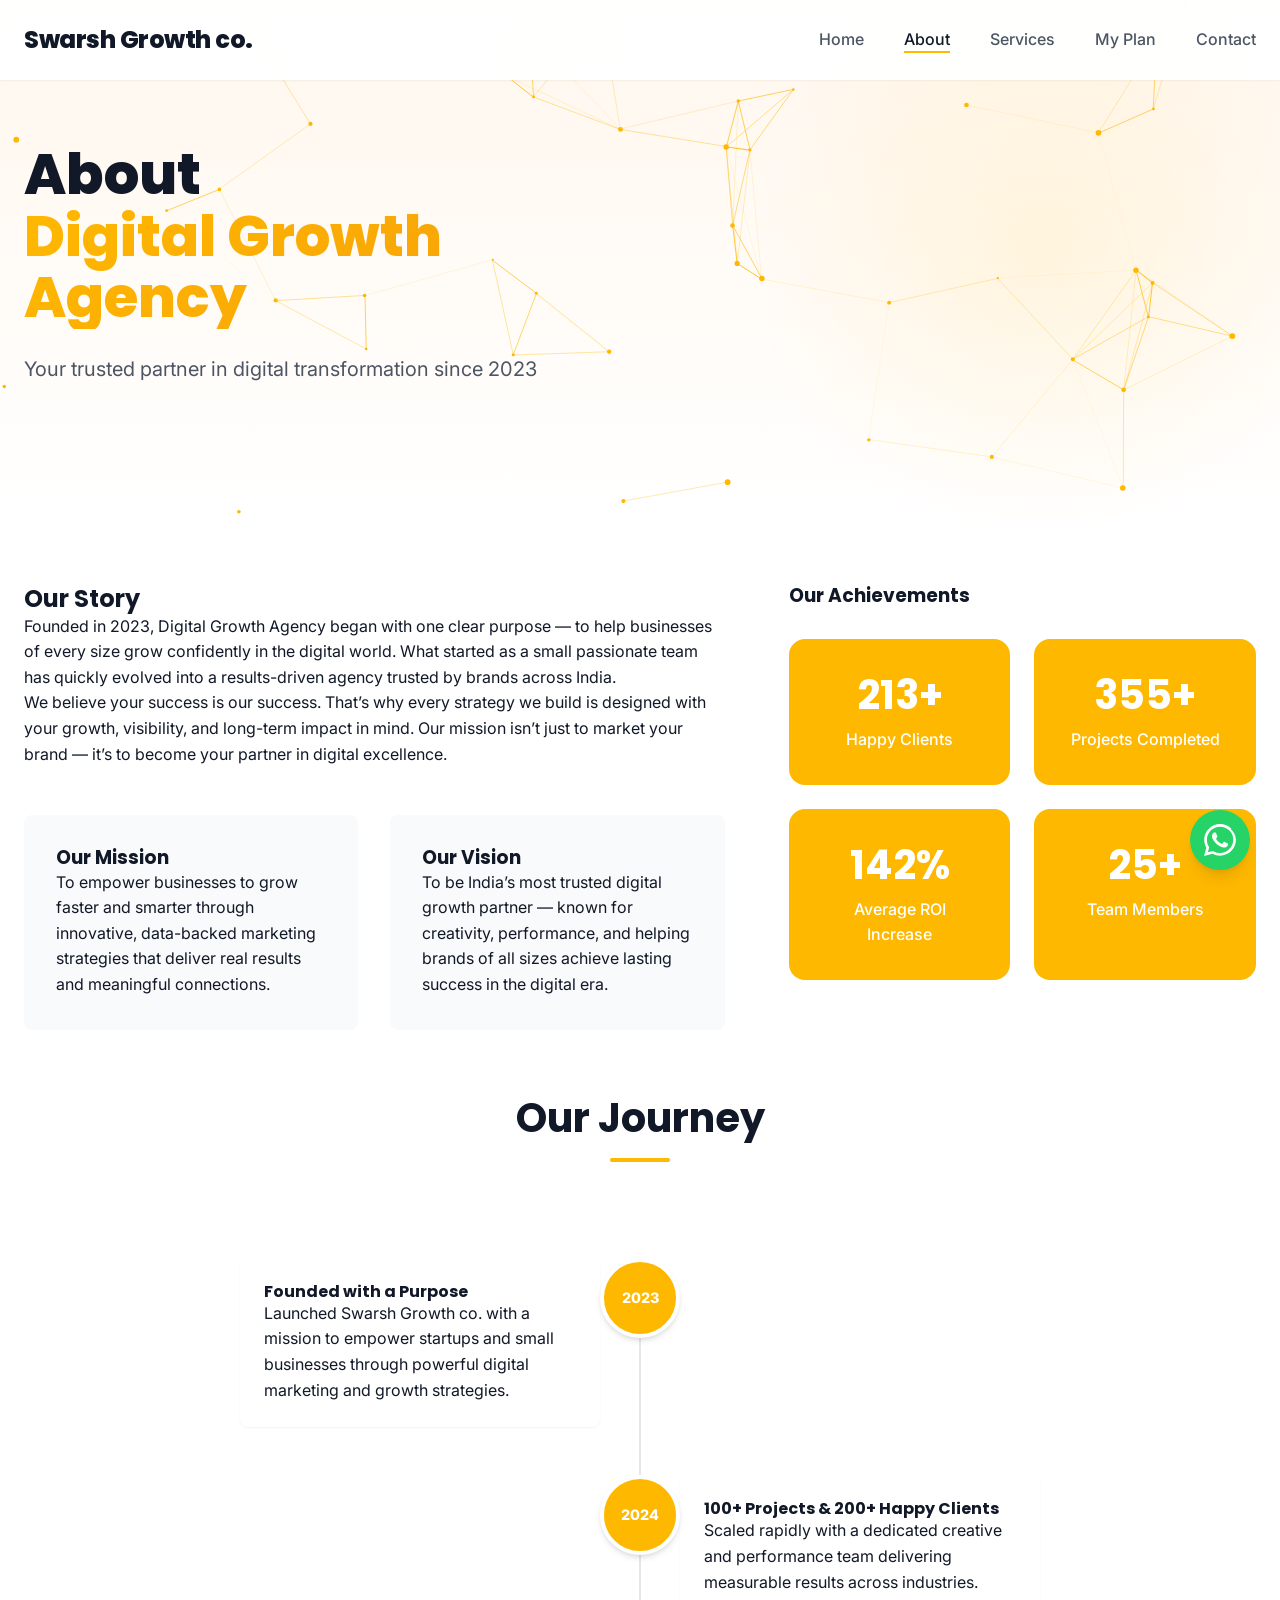
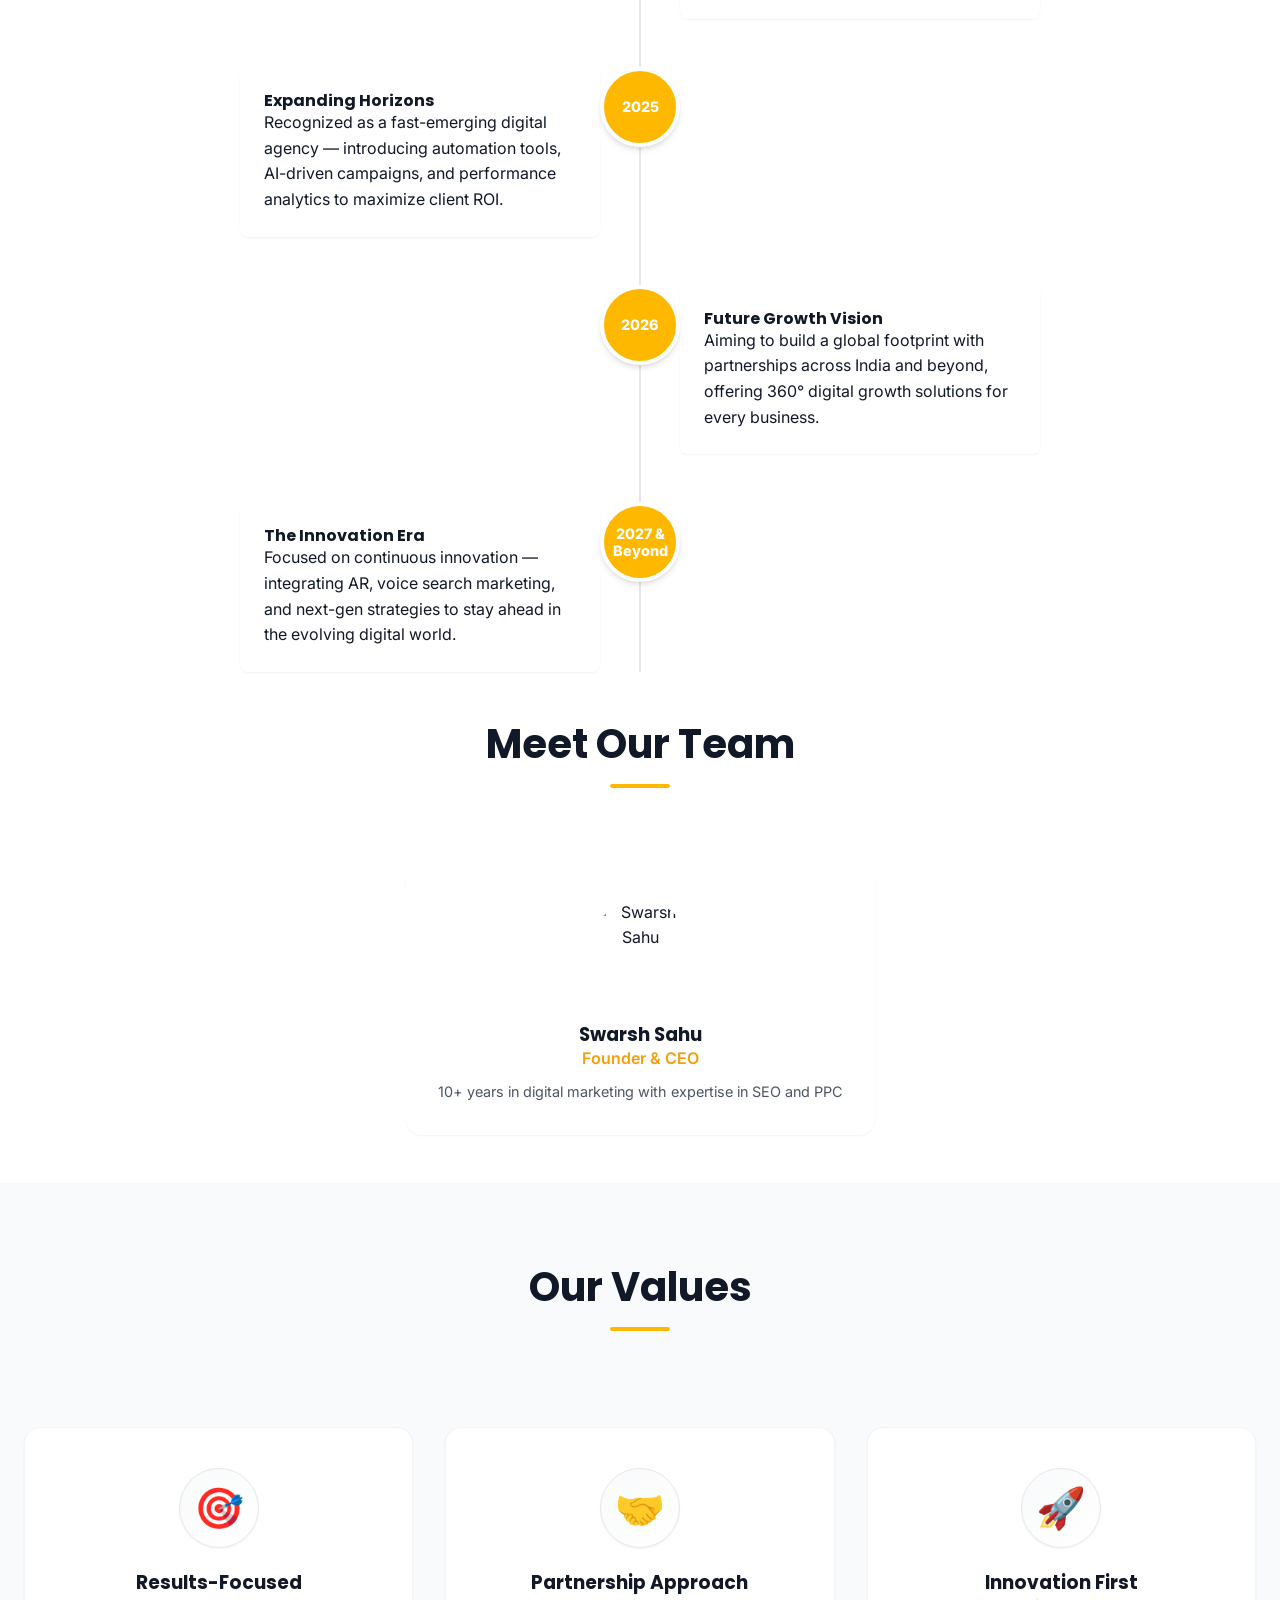
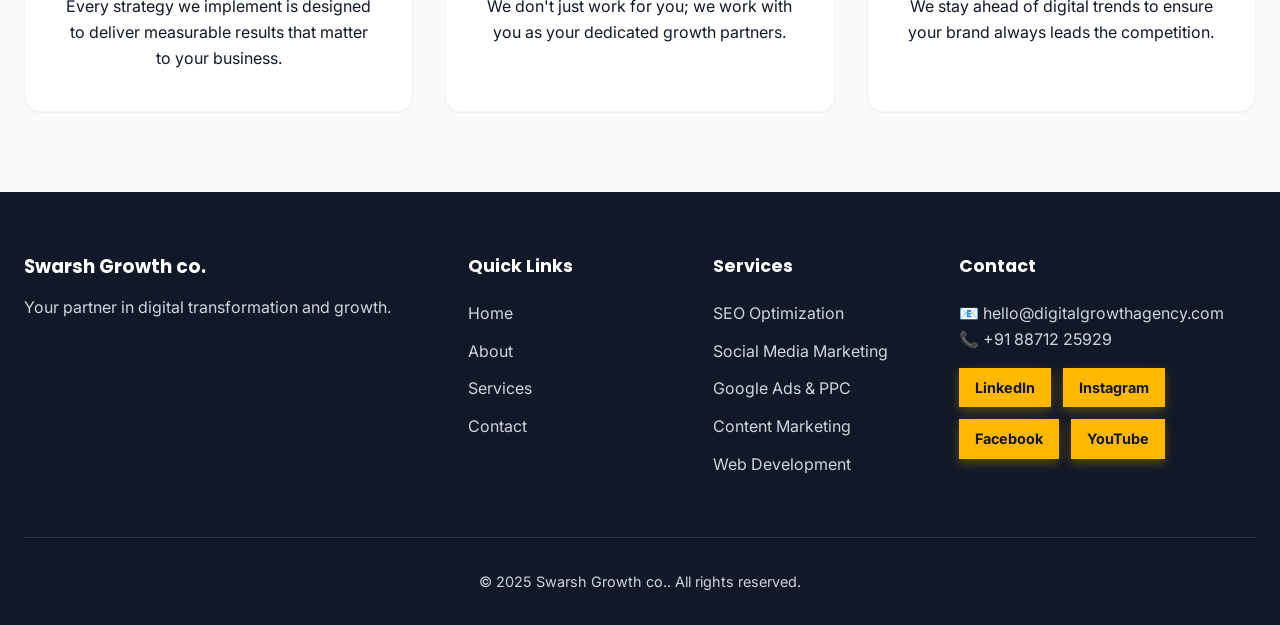
==== about.html @ ba1b0e6f "Add files via upload" ====
<!DOCTYPE html>
<html lang="en">

<head>
    <meta charset="UTF-8">
    <meta name="viewport" content="width=device-width, initial-scale=1.0">
    <title>About Us - Swarsh Growth co.</title>
    <link rel="stylesheet" href="style.css">
    <link
        href="https://fonts.googleapis.com/css2?family=Inter:wght@300;400;500;600;700&family=Poppins:wght@400;500;600;700;800&display=swap"
        rel="stylesheet">
</head>

<body>
    <!-- Navigation -->
    <nav class="navbar">
        <div class="nav-container">
            <div class="nav-logo">
                <h3>Swarsh Growth co.</h3>
            </div>
            <ul class="nav-menu">
                <li><a href="index.html" class="nav-link">Home</a></li>
                <li><a href="about.html" class="nav-link active">About</a></li>
                <li><a href="services.html" class="nav-link">Services</a></li>
                <li><a href="plan.html" class="nav-link">My Plan <span id="plan-count"
                            class="plan-count hidden">0</span></a></li>
                <li><a href="contact.html" class="nav-link">Contact</a></li>
            </ul>
            <div class="hamburger">
                <span></span>
                <span></span>
                <span></span>
            </div>
        </div>
    </nav>

    <!-- WhatsApp Floating Button -->
    <a href="#" target="_blank" class="whatsapp-float" id="whatsapp-float">
        <svg width="32" height="32" viewBox="0 0 24 24" fill="currentColor">
            <path
                d="M17.472 14.382c-.297-.149-1.758-.867-2.03-.967-.273-.099-.471-.148-.67.15-.197.297-.767.966-.94 1.164-.173.199-.347.223-.644.075-.297-.15-1.255-.463-2.39-1.475-.883-.788-1.48-1.761-1.653-2.059-.173-.297-.018-.458.13-.606.134-.133.298-.347.446-.52.149-.174.198-.298.298-.497.099-.198.05-.371-.025-.52-.075-.149-.669-1.612-.916-2.207-.242-.579-.487-.5-.669-.51-.173-.008-.371-.01-.567-.01-.198 0-.52.074-.792.372-.272.297-1.04 1.016-1.04 2.479 0 1.462 1.065 2.875 1.213 3.074.149.198 2.096 3.2 5.077 4.487.709.306 1.262.489 1.694.625.712.227 1.36.195 1.871.118.571-.085 1.758-.719 2.006-1.413.248-.694.248-1.289.173-1.413-.074-.124-.272-.198-.57-.347m-5.421 7.403h-.004a9.87 9.87 0 01-5.031-1.378l-.361-.214-3.741.982.998-3.648-.235-.374a9.86 9.86 0 01-1.51-5.26c.001-5.45 4.436-9.884 9.888-9.884 2.64 0 5.122 1.03 6.988 2.898a9.825 9.825 0 012.893 6.994c-.003 5.45-4.437 9.884-9.885 9.884m8.413-18.297A11.815 11.815 0 0012.05 0C5.495 0 .16 5.335.157 11.892c0 2.096.547 4.142 1.588 5.945L.057 24l6.305-1.654a11.882 11.882 0 005.683 1.448h.005c6.554 0 11.89-5.335 11.893-11.893A11.821 11.821 0 0020.064 3.687" />
        </svg>
    </a>

    <!-- ABOUT PAGE CONTENT -->
    <div id="page-about" class="page-content active">
        <section class="hero-section">
            <div class="hero-background">
                <canvas id="hero-canvas"></canvas>
            </div>
            <div class="hero-content">
                <div class="container">
                    <div class="hero-text">
                        <h1 class="hero-title">About <span class="gradient-text">Digital Growth Agency</span></h1>
                        <p class="hero-subtitle">Your trusted partner in digital transformation since 2023</p>
                    </div>
                </div>
            </div>
        </section>

        <section class="about-story">
            <div class="container">
                <div class="about-content">
                    <div class="about-text">
                        <h2>Our Story</h2>
                        <p>Founded in 2023, Digital Growth Agency began with one clear purpose — to help businesses of
                            every size grow confidently in the digital world. What started as a small passionate team
                            has quickly evolved into a results-driven agency trusted by brands across India.</p>
                        <p>We believe your success is our success. That’s why every strategy we build is designed with
                            your growth, visibility, and long-term impact in mind. Our mission isn’t just to market your
                            brand — it’s to become your partner in digital excellence.</p>

                        <div class="mission-vision">
                            <div class="mission">
                                <h3>Our Mission</h3>
                                <p>To empower businesses to grow faster and smarter through innovative, data-backed
                                    marketing strategies that deliver real results and meaningful connections.</p>
                            </div>
                            <div class="vision">
                                <h3>Our Vision</h3>
                                <p>To be India’s most trusted digital growth partner — known for creativity,
                                    performance, and helping brands of all sizes achieve lasting success in the digital
                                    era.</p>
                            </div>
                        </div>
                    </div>
                    <div class="stats-section">
                        <h3>Our Achievements</h3>
                        <div class="stats-grid">
                            <div class="stat-item">
                                <h3><span class="counter" data-target="500">0</span>+</h3>
                                <p>Happy Clients</p>
                            </div>
                            <div class="stat-item">
                                <h3><span class="counter" data-target="1000">0</span>+</h3>
                                <p>Projects Completed</p>
                            </div>
                            <div class="stat-item">
                                <h3><span class="counter" data-target="250">0</span>%</h3>
                                <p>Average ROI Increase</p>
                            </div>
                            <div class="stat-item">
                                <h3><span class="counter" data-target="25">0</span>+</h3>
                                <p>Team Members</p>
                            </div>
                        </div>
                    </div>
                </div>
            </div>
        </section>

        <section class="timeline-section">
            <div class="container">
                <h2 class="section-title">Our Journey</h2>
                <div class="timeline" id="timeline">
                    <!-- Timeline will be populated by JavaScript -->
                </div>
            </div>
        </section>

        <section class="team-section">
            <div class="container">
                <h2 class="section-title">Meet Our Team</h2>

                <!-- Founder Section -->
                <div class="founder-grid" id="founder-grid">
                    <!-- Founder will be populated by JavaScript -->
                </div>

                <!-- Rest of Team -->
                <!-- Pillars of Our Organization removed -->
            </div>
        </section>

        <section class="values-section">
            <div class="container">
                <h2 class="section-title">Our Values</h2>
                <div class="values-grid">
                    <div class="value-card">
                        <span class="value-icon">🎯</span>
                        <h3>Results-Focused</h3>
                        <p>Every strategy we implement is designed to deliver measurable results that matter to your
                            business.</p>
                    </div>
                    <div class="value-card">
                        <span class="value-icon">🤝</span>
                        <h3>Partnership Approach</h3>
                        <p>We don't just work for you; we work with you as your dedicated growth partners.</p>
                    </div>
                    <div class="value-card">
                        <span class="value-icon">🚀</span>
                        <h3>Innovation First</h3>
                        <p>We stay ahead of digital trends to ensure your brand always leads the competition.</p>
                    </div>
                </div>
            </div>
        </section>
    </div>

    <!-- Footer -->
    <footer class="footer">
        <div class="container">
            <div class="footer-content">
                <div class="footer-section">
                    <h3>Swarsh Growth co.</h3>
                    <p>Your partner in digital transformation and growth.</p>
                </div>
                <div class="footer-section">
                    <h4>Quick Links</h4>
                    <ul>
                        <li><a href="index.html">Home</a></li>
                        <li><a href="about.html">About</a></li>
                        <li><a href="services.html">Services</a></li>
                        <li><a href="contact.html">Contact</a></li>
                    </ul>
                </div>
                <div class="footer-section">
                    <h4>Services</h4>
                    <ul>
                        <li>SEO Optimization</li>
                        <li>Social Media Marketing</li>
                        <li>Google Ads & PPC</li>
                        <li>Content Marketing</li>
                        <li>Web Development</li>
                    </ul>
                </div>
                <div class="footer-section">
                    <h4>Contact</h4>
                    <p>📧 hello@digitalgrowthagency.com</p>
                    <p>📞 +91 88712 25929</p>
                    <div class="social-links">
                        <a href="#" target="_blank">LinkedIn</a>
                        <a href="#" target="_blank">Instagram</a>
                        <a href="#" target="_blank">Facebook</a>
                        <a href="#" target="_blank">YouTube</a>
                    </div>
                </div>
            </div>
            <div class="footer-bottom">
                <p>&copy; 2025 Swarsh Growth co.. All rights reserved.</p>
            </div>
        </div>
    </footer>

    <script src="app.js?v=2"></script>
</body>

</html>
---- style.css ----
:root {
  /* Brand Colors - Creative Banjara Inspired */
  --color-primary: #FFB800;
  /* Vibrant Yellow/Orange */
  --color-primary-dark: #F59E0B;
  --color-secondary: #111827;
  /* Dark Navy/Black */
  --color-accent: #FFF7ED;
  /* Light Cream for backgrounds */

  /* Neutral Colors */
  --color-white: #ffffff;
  --color-gray-50: #f9fafb;
  --color-gray-100: #f3f4f6;
  --color-gray-200: #e5e7eb;
  --color-gray-300: #d1d5db;
  --color-gray-400: #9ca3af;
  --color-gray-500: #6b7280;
  --color-gray-600: #4b5563;
  --color-gray-700: #374151;
  --color-gray-800: #1f2937;
  --color-gray-900: #111827;

  /* Semantic Colors */
  --color-text-main: var(--color-gray-900);
  --color-text-muted: var(--color-gray-600);
  --color-bg-body: var(--color-white);
  --color-bg-surface: var(--color-white);
  --color-bg-alt: var(--color-gray-50);
  --color-border: var(--color-gray-200);

  /* Typography */
  --font-heading: 'Poppins', sans-serif;
  --font-body: 'Inter', sans-serif;

  /* Spacing */
  --container-width: 1280px;
  --header-height: 80px;

  /* Effects */
  --shadow-sm: 0 1px 2px 0 rgba(0, 0, 0, 0.05);
  --shadow-md: 0 4px 6px -1px rgba(0, 0, 0, 0.1), 0 2px 4px -1px rgba(0, 0, 0, 0.06);
  --shadow-lg: 0 10px 15px -3px rgba(0, 0, 0, 0.1), 0 4px 6px -2px rgba(0, 0, 0, 0.05);
  --shadow-xl: 0 20px 25px -5px rgba(0, 0, 0, 0.1), 0 10px 10px -5px rgba(0, 0, 0, 0.04);
  --radius-sm: 0.375rem;
  --radius-md: 0.5rem;
  --radius-lg: 1rem;
  --radius-xl: 1.5rem;

  /* Transitions */
  --transition: all 0.3s ease;
}

/* Reset & Base Styles */
* {
  margin: 0;
  padding: 0;
  box-sizing: border-box;
}

html {
  scroll-behavior: smooth;
  font-size: 16px;
}

body {
  font-family: var(--font-body);
  background-color: var(--color-bg-body);
  color: var(--color-text-main);
  line-height: 1.6;
  overflow-x: hidden;
}

h1,
h2,
h3,
h4,
h5,
h6 {
  font-family: var(--font-heading);
  color: var(--color-secondary);
  line-height: 1.2;
  font-weight: 700;
}

a {
  text-decoration: none;
  color: inherit;
  transition: var(--transition);
}

ul {
  list-style: none;
}

img {
  max-width: 100%;
  height: auto;
  display: block;
}

/* Utility Classes */
.container {
  max-width: var(--container-width);
  margin: 0 auto;
  padding: 0 1.5rem;
}

.section-title {
  font-size: 2.5rem;
  text-align: center;
  margin-bottom: 3rem;
  position: relative;
  display: inline-block;
  width: 100%;
}

.section-title::after {
  content: '';
  display: block;
  width: 60px;
  height: 4px;
  background: var(--color-primary);
  margin: 1rem auto 0;
  border-radius: 2px;
}

.btn {
  display: inline-flex;
  align-items: center;
  justify-content: center;
  padding: 0.75rem 1.5rem;
  font-weight: 600;
  border-radius: 50px;
  /* Pill shape */
  cursor: pointer;
  transition: var(--transition);
  font-family: var(--font-heading);
  border: none;
  font-size: 1rem;
}

.btn--primary {
  background: linear-gradient(135deg, #FFB800 0%, #F59E0B 100%);
  color: #fff;
  box-shadow: 0 4px 14px 0 rgba(245, 158, 11, 0.39);
}

.btn--primary:hover {
  transform: translateY(-2px);
  box-shadow: 0 6px 20px rgba(245, 158, 11, 0.23);
}

.btn--outline {
  background: transparent;
  border: 2px solid var(--color-secondary);
  color: var(--color-secondary);
}

.btn--outline:hover {
  background: var(--color-secondary);
  color: var(--color-white);
}

.btn--lg {
  padding: 1rem 2.5rem;
  font-size: 1.125rem;
}

.text-center {
  text-align: center;
}

.mt-8 {
  margin-top: 2rem;
}

.hidden {
  display: none !important;
}

/* Navigation */
.navbar {
  position: fixed;
  top: 0;
  left: 0;
  width: 100%;
  height: var(--header-height);
  background: rgba(255, 255, 255, 0.95);
  backdrop-filter: blur(10px);
  z-index: 1000;
  box-shadow: var(--shadow-sm);
  display: flex;
  align-items: center;
}

.nav-container {
  display: flex;
  justify-content: space-between;
  align-items: center;
  width: 100%;
  max-width: var(--container-width);
  margin: 0 auto;
  padding: 0 1.5rem;
}

.nav-logo h3 {
  font-size: 1.5rem;
  font-weight: 800;
  color: var(--color-secondary);
  letter-spacing: -0.5px;
}

.nav-menu {
  display: flex;
  gap: 2.5rem;
  align-items: center;
}

.nav-link {
  font-weight: 500;
  color: var(--color-gray-600);
  font-size: 1rem;
  position: relative;
}

.nav-link:hover,
.nav-link.active {
  color: var(--color-secondary);
}

.nav-link::after {
  content: '';
  position: absolute;
  bottom: -4px;
  left: 0;
  width: 0;
  height: 2px;
  background: var(--color-primary);
  transition: width 0.3s ease;
}

.nav-link:hover::after,
.nav-link.active::after {
  width: 100%;
}

.hamburger {
  display: none;
  cursor: pointer;
  flex-direction: column;
  justify-content: space-between;
  width: 30px;
  height: 21px;
  z-index: 1001;
  /* Keep above mobile menu */
}

.hamburger span {
  display: block;
  width: 100%;
  height: 3px;
  background-color: var(--color-secondary);
  border-radius: 3px;
  transition: all 0.3s ease;
}

/* Hamburger animation */
.hamburger.open span:nth-child(1) {
  transform: translateY(9px) rotate(45deg);
}

.hamburger.open span:nth-child(2) {
  opacity: 0;
}

.hamburger.open span:nth-child(3) {
  transform: translateY(-9px) rotate(-45deg);
}

.whatsapp-float {
  position: fixed;
  bottom: 30px;
  right: 30px;
  background-color: #25d366;
  color: white;
  width: 60px;
  height: 60px;
  border-radius: 50%;
  display: flex;
  align-items: center;
  justify-content: center;
  box-shadow: var(--shadow-lg);
  z-index: 999;
  transition: var(--transition);
}

.whatsapp-float:hover {
  transform: scale(1.1);
}

/* Hero Section */
.hero-section {
  padding-top: calc(var(--header-height) + 4rem);
  padding-bottom: 6rem;
  background: linear-gradient(180deg, #FFF7ED 0%, #FFFFFF 100%);
  position: relative;
  overflow: hidden;
}

.hero-background {
  position: absolute;
  top: 0;
  left: 0;
  width: 100%;
  height: 100%;
  z-index: 0;
}

#hero-canvas {
  width: 100%;
  height: 100%;
  display: block;
}

.hero-content {
  position: relative;
  z-index: 1;
}

.hero-content .container {
  display: grid;
  grid-template-columns: 1fr 1fr;
  gap: 4rem;
  align-items: center;
}

.hero-text {
  max-width: 600px;
}

.hero-title {
  font-size: 3.5rem;
  font-weight: 800;
  margin-bottom: 1.5rem;
  color: var(--color-secondary);
  line-height: 1.1;
}

.gradient-text {
  background: linear-gradient(135deg, #FFB800 0%, #F59E0B 100%);
  -webkit-background-clip: text;
  background-clip: text;
  -webkit-text-fill-color: transparent;
  display: inline-block;
}

.hero-subtitle {
  font-size: 1.25rem;
  color: var(--color-text-muted);
  margin-bottom: 2.5rem;
}

.hero-buttons {
  display: flex;
  gap: 1rem;
}

/* Placeholder for hero image if we had one, for now utilizing the grid for text */
.hero-section::after {
  /* Abstract shape */
  content: '';
  position: absolute;
  top: -10%;
  right: -5%;
  width: 600px;
  height: 600px;
  background: radial-gradient(circle, rgba(255, 184, 0, 0.1) 0%, rgba(255, 255, 255, 0) 70%);
  border-radius: 50%;
  z-index: 0;
  pointer-events: none;
}

/* Services Section */
.services-showcase {
  padding: 6rem 0;
  background-color: var(--color-white);
}

.services-grid {
  display: grid;
  grid-template-columns: repeat(auto-fit, minmax(300px, 1fr));
  gap: 2rem;
  margin-bottom: 3rem;
}

.service-card {
  background: var(--color-white);
  padding: 2.5rem;
  border-radius: var(--radius-lg);
  box-shadow: var(--shadow-md);
  transition: var(--transition);
  border: 1px solid var(--color-gray-100);
  display: flex;
  flex-direction: column;
  align-items: flex-start;
  height: 100%;
  /* Ensure full height in grid */
}

.service-card:hover {
  transform: translateY(-10px);
  box-shadow: var(--shadow-xl);
  border-color: rgba(255, 184, 0, 0.3);
}

.service-icon {
  width: 60px;
  height: 60px;
  background: var(--color-accent);
  border-radius: 50%;
  display: flex;
  align-items: center;
  justify-content: center;
  font-size: 1.75rem;
  margin-bottom: 1.5rem;
  color: var(--color-primary-dark);
}

.service-card h3 {
  font-size: 1.5rem;
  margin-bottom: 1rem;
}

.service-card p {
  color: var(--color-text-muted);
  margin-bottom: 1.5rem;
}

.service-card .btn {
  margin-top: auto;
  /* Push button to bottom */
}

.service-link {
  color: var(--color-primary-dark);
  font-weight: 600;
  font-size: 0.9rem;
  display: flex;
  align-items: center;
  gap: 0.5rem;
}

.service-link:hover {
  gap: 0.75rem;
}

/* Why Choose Us */
.why-choose-us {
  padding: 6rem 0;
  background-color: var(--color-gray-50);
}

.features-grid {
  display: grid;
  grid-template-columns: repeat(auto-fit, minmax(280px, 1fr));
  gap: 2rem;
}

.feature-item {
  text-align: center;
  padding: 2rem;
}

.feature-icon {
  font-size: 3rem;
  margin-bottom: 1.5rem;
  display: inline-block;
}

.feature-item h3 {
  font-size: 1.25rem;
  margin-bottom: 1rem;
}

.feature-item p {
  color: var(--color-text-muted);
}

/* Feature Card (Light Theme) */
.feature-card {
  background: var(--color-white);
  padding: 2.5rem;
  border-radius: var(--radius-lg);
  box-shadow: var(--shadow-md);
  text-align: left;
  transition: var(--transition);
  display: flex;
  flex-direction: column;
  align-items: flex-start;
  height: 100%;
  border: 1px solid var(--color-gray-100);
}

.feature-card:hover {
  transform: translateY(-5px);
  box-shadow: var(--shadow-lg);
  border-color: rgba(255, 184, 0, 0.3);
}

.feature-card .feature-icon {
  background: var(--color-accent);
  width: 60px;
  height: 60px;
  display: flex;
  align-items: center;
  justify-content: center;
  border-radius: var(--radius-md);
  font-size: 2rem;
  margin-bottom: 1.5rem;
  color: var(--color-primary-dark);
}

.feature-card h3 {
  color: var(--color-secondary);
  font-size: 1.5rem;
  margin-bottom: 1rem;
}

.feature-card p {
  color: var(--color-text-muted);
  margin-bottom: 0;
  line-height: 1.6;
}

/* Responsive Grid fix for 2 columns */
@media (min-width: 768px) {
  .features-grid {
    grid-template-columns: repeat(2, 1fr);
  }
}


/* Testimonials */
.testimonials {
  padding: 6rem 0;
  background-color: var(--color-white);
  overflow: hidden;
  /* Prevent horizontal scrollbar on body if track is too wide initially */
}

.testimonials-slider {
  display: flex;
  overflow: hidden;
  width: 100%;
  position: relative;
  /* Fade effect on edges */
  mask-image: linear-gradient(to right, transparent, black 10%, black 90%, transparent);
  -webkit-mask-image: linear-gradient(to right, transparent, black 10%, black 90%, transparent);
}

.testimonials-track {
  display: flex;
  gap: 2rem;
  width: max-content;
  animation: scroll 40s linear infinite;
  padding: 1rem 0;
  /* Space for shadows & hover lift */
}

.testimonials-track:hover {
  animation-play-state: paused;
}

@keyframes scroll {
  0% {
    transform: translateX(0);
  }

  100% {
    transform: translateX(-50%);
  }
}

.testimonial-card {
  min-width: 350px;
  max-width: 350px;
  background: var(--color-gray-50);
  padding: 2.5rem;
  border-radius: var(--radius-lg);
  position: relative;
  flex-shrink: 0;
  border: 1px solid var(--color-border);
  transition: var(--transition);
}

.testimonial-card:hover {
  transform: translateY(-5px);
  box-shadow: var(--shadow-lg);
  border-color: var(--color-primary);
}

.testimonial-text {
  font-style: italic;
  color: var(--color-gray-700);
  margin-bottom: 1.5rem;
  font-size: 1.1rem;
}

.client-info h4 {
  font-size: 1rem;
  margin-bottom: 0.25rem;
}

.client-info p {
  font-size: 0.875rem;
  color: var(--color-text-muted);
  margin: 0;
}

/* CTA Section */
.cta-section {
  padding: 6rem 0;
  background: var(--color-secondary);
  color: var(--color-white);
  text-align: center;
}

.cta-content h2 {
  color: var(--color-white);
  font-size: 2.5rem;
  margin-bottom: 1.5rem;
}

.cta-content p {
  color: var(--color-gray-300);
  font-size: 1.25rem;
  margin-bottom: 2.5rem;
  max-width: 600px;
  margin-left: auto;
  margin-right: auto;
}

/* Page Headers (About, Services, Contact) */
.page-header {
  padding-top: calc(var(--header-height) + 3rem);
  padding-bottom: 3rem;
  background: var(--color-gray-50);
  text-align: center;
}

.page-header h1 {
  font-size: 3rem;
  margin-bottom: 1rem;
}

.page-header p {
  font-size: 1.25rem;
  color: var(--color-text-muted);
}

/* About Page */
.about-story {
  padding: 4rem 0;
}

.about-content {
  display: grid;
  grid-template-columns: 1.5fr 1fr;
  gap: 4rem;
}

.mission-vision {
  display: grid;
  grid-template-columns: 1fr 1fr;
  gap: 2rem;
  margin-top: 3rem;
}

.mission,
.vision {
  background: var(--color-gray-50);
  padding: 2rem;
  border-radius: var(--radius-md);
}

.stats-grid {
  display: grid;
  grid-template-columns: 1fr 1fr;
  gap: 1.5rem;
  margin-top: 2rem;
}

.stat-item {
  background: var(--color-primary);
  color: var(--color-white);
  padding: 2rem;
  border-radius: var(--radius-lg);
  text-align: center;
}

.stat-item h3 {
  color: var(--color-white);
  font-size: 2.5rem;
  margin-bottom: 0.5rem;
}

.stat-item p {
  margin: 0;
  font-weight: 500;
}

/* Contact Page */
.contact-main {
  padding: 4rem 0;
}

.contact-content {
  display: flex;
  gap: 4rem;
  /* align-items: stretch; is default for flex */
}

@media (max-width: 768px) {
  .contact-content {
    flex-direction: column;
  }
}

.contact-info {
  background: var(--color-secondary);
  color: var(--color-white);
  padding: 3rem;
  border-radius: var(--radius-lg);
  height: 100%;
  flex: 1;
  /* Flex width */
  /* Stretch to fill grid cell */
}

.contact-info h2 {
  color: var(--color-white);
  margin-bottom: 2rem;
}

.contact-item {
  display: flex;
  gap: 1rem;
  margin-bottom: 2rem;
}

.contact-icon {
  font-size: 1.5rem;
}

.contact-item h4 {
  color: var(--color-gray-200);
  font-size: 0.9rem;
  margin-bottom: 0.25rem;
}

.contact-form-section {
  background: var(--color-white);
  padding: 3rem;
  border-radius: var(--radius-lg);
  box-shadow: var(--shadow-lg);
  border: 1px solid var(--color-gray-100);
  height: 100%;
  flex: 1.5;
  /* Flex width */
  /* Stretch to fill grid cell */
}

.form-group {
  margin-bottom: 1.5rem;
}

.form-label {
  display: block;
  margin-bottom: 0.5rem;
  font-weight: 500;
  color: var(--color-gray-700);
}

.form-control {
  width: 100%;
  padding: 0.75rem 1rem;
  border: 1px solid var(--color-gray-300);
  border-radius: var(--radius-md);
  font-family: var(--font-body);
  font-size: 1rem;
  transition: var(--transition);
}

.form-control:focus {
  outline: none;
  border-color: var(--color-primary);
  box-shadow: 0 0 0 3px rgba(255, 184, 0, 0.2);
}

.form-row {
  display: grid;
  grid-template-columns: 1fr 1fr;
  gap: 1.5rem;
}

/* Footer */
.footer {
  background: var(--color-secondary);
  color: var(--color-gray-300);
  padding: 4rem 0 2rem;
}

.footer-content {
  display: grid;
  grid-template-columns: 2fr 1fr 1fr 1.5fr;
  gap: 3rem;
  margin-bottom: 3rem;
}

.footer-section h3 {
  color: var(--color-white);
  margin-bottom: 1rem;
}

.footer-section h4 {
  color: var(--color-white);
  margin-bottom: 1.5rem;
  font-size: 1.1rem;
}

.footer-section ul li {
  margin-bottom: 0.75rem;
}

.footer-section a:hover {
  color: var(--color-primary);
}

.footer-bottom {
  border-top: 1px solid rgba(255, 255, 255, 0.1);
  padding-top: 2rem;
  text-align: center;
  font-size: 0.9rem;
}

/* Responsive */
@media (max-width: 1024px) {
  .hero-content .container {
    grid-template-columns: 1fr;
    text-align: center;
  }

  .hero-text {
    margin: 0 auto;
  }

  .hero-buttons {
    justify-content: center;
  }

  .about-content,
  .contact-content {
    grid-template-columns: 1fr;
  }
}

@media (max-width: 768px) {
  .nav-menu {
    position: absolute;
    top: var(--header-height);
    left: 0;
    width: 100%;
    background: var(--color-white);
    flex-direction: column;
    padding: 2rem;
    box-shadow: var(--shadow-md);
    gap: 1.5rem;
    transform: translateY(-150%);
    transition: transform 0.3s ease-in-out;
    opacity: 0;
    pointer-events: none;
  }

  .nav-menu.active {
    transform: translateY(0);
    opacity: 1;
    pointer-events: auto;
  }

  .hamburger {
    display: flex;
  }

  .footer-content {
    grid-template-columns: 1fr;
    gap: 2rem;
  }

  .form-row {
    grid-template-columns: 1fr;
  }

  .hero-title {
    font-size: 2rem;
  }

  .section-title {
    font-size: 2rem;
    margin-bottom: 2rem;
  }

  .contact-info,
  .contact-form-section {
    padding: 2rem;
  }
}

/* --- Additional Styles for Dynamic Content (app.js compatibility) --- */

/* Detailed Services */
.services-detailed-grid {
  display: grid;
  grid-template-columns: repeat(auto-fit, minmax(350px, 1fr));
  gap: 2rem;
}

.service-detailed-card {
  background: var(--color-white);
  padding: 2.5rem;
  border-radius: var(--radius-lg);
  box-shadow: var(--shadow-md);
  border: 1px solid var(--color-gray-200);
  display: flex;
  flex-direction: column;
  height: 100%;
}

.service-price {
  font-size: 1.25rem;
  font-weight: 700;
  color: var(--color-primary-dark);
  margin-bottom: 1.5rem;
}

.service-features {
  margin-bottom: 2rem;
  flex-grow: 1;
}

.service-features li {
  margin-bottom: 0.5rem;
  padding-left: 1.5rem;
  position: relative;
  color: var(--color-gray-600);
}

.service-features li::before {
  content: '✓';
  position: absolute;
  left: 0;
  color: var(--color-primary);
  font-weight: bold;
}

.service-actions {
  display: flex;
  gap: 1rem;
  margin-top: auto;
}

.btn--add {
  background: var(--color-secondary);
  color: var(--color-white);
  border: none;
  padding: 0.75rem 1.5rem;
  border-radius: 50px;
  cursor: pointer;
  font-weight: 600;
  transition: var(--transition);
  flex: 1;
}

.btn--add:hover {
  background: var(--color-gray-800);
}

.btn--add:disabled {
  opacity: 0.7;
  cursor: not-allowed;
}

/* Packages */
.packages-grid {
  display: grid;
  grid-template-columns: repeat(auto-fit, minmax(280px, 1fr));
  gap: 2.5rem;
  margin-top: 3rem;
}

.package-card {
  background: var(--color-white);
  padding: 3rem 1.5rem;
  border-radius: var(--radius-lg);
  box-shadow: var(--shadow-md);
  border: 1px solid var(--color-gray-200);
  text-align: center;
  position: relative;
  transition: var(--transition);
}

.package-card.popular {
  transform: scale(1.05);
  border-color: var(--color-primary);
  box-shadow: var(--shadow-xl);
  z-index: 1;
  background: var(--color-white);
  margin: 0 1rem;
  padding-top: 5.5rem;
}

.package-card.popular::before {
  content: 'Growth Engine';
  position: absolute;
  top: -15px;
  left: 50%;
  transform: translateX(-50%);
  background: var(--color-primary);
  color: var(--color-white);
  padding: 0.75rem 2rem;
  border-radius: 20px;
  font-size: 1rem;
  font-weight: 600;
}

.package-price {
  font-size: 1.5rem;
  font-weight: 700;
  color: var(--color-primary);
  margin-bottom: 1.5rem;
  line-height: 1.4;
}

.package-description {
  color: var(--color-text-muted);
  margin-bottom: 2rem;
  font-size: 0.9rem;
}

.package-features {
  text-align: left;
  margin-bottom: 2.5rem;
  list-style-type: none;
  padding: 0 1rem;
}

.package-features li {
  margin-bottom: 0.75rem;
  padding-left: 1.5rem;
  position: relative;
  color: var(--color-text-main);
}

.package-features li::before {
  content: '•';
  position: absolute;
  left: 0;
  color: var(--color-primary);
  font-size: 1.5rem;
  line-height: 1rem;
}

/* Free Consultation Section */
.consultation-banner {
  background: linear-gradient(135deg, #FFFBF0 0%, #FFF 100%);
  /* Subtle warm gradient */
  border: 2px solid var(--color-primary);
  border-radius: var(--radius-lg);
  padding: 3rem;
  text-align: center;
  position: relative;
  margin-top: 4rem;
  box-shadow: 0 10px 40px -10px rgba(255, 184, 0, 0.2);
  /* Golden glow */
  overflow: hidden;
}

.consultation-badge {
  position: absolute;
  top: 0;
  right: 0;
  background: #FF4757;
  color: white;
  padding: 0.5rem 2rem;
  font-weight: 700;
  font-size: 0.9rem;
  border-bottom-left-radius: var(--radius-lg);
  box-shadow: -2px 2px 10px rgba(0, 0, 0, 0.1);
}

.consultation-banner h2 {
  color: var(--color-secondary);
  margin-bottom: 0.5rem;
  font-size: 2rem;
}

.consultation-banner p {
  color: var(--color-text-muted);
  margin-bottom: 2rem;
}

.consultation-grid {
  display: grid;
  grid-template-columns: repeat(auto-fit, minmax(280px, 1fr));
  gap: 1rem 2rem;
  /* Adjusted gap */
  margin-bottom: 2.5rem;
  text-align: left;
  max-width: 900px;
  margin-left: auto;
  margin-right: auto;
}

.consultation-item {
  /* Removed card background/shadow to match list style */
  padding: 0.5rem 0;
  display: flex;
  align-items: center;
  gap: 0.8rem;
  font-weight: 500;
  color: var(--color-gray-700);
  border-bottom: 1px solid var(--color-gray-100);
  /* Subtle separator */
}

.check-icon {
  color: var(--color-primary);
  /* Brand primary color */
  font-weight: bold;
  background: rgba(255, 184, 0, 0.1);
  /* Subtle primary bg */
  width: 24px;
  height: 24px;
  border-radius: 50%;
  display: flex;
  align-items: center;
  justify-content: center;
  font-size: 0.8rem;
  flex-shrink: 0;
}

.btn--accent {
  background: #FF4757;
  color: white;
  border: none;
  font-weight: 600;
  transition: transform 0.2s, box-shadow 0.2s;
  box-shadow: 0 4px 14px 0 rgba(255, 71, 87, 0.39);
}

.btn--accent:hover {
  background: #FF6B81;
  transform: translateY(-2px);
  box-shadow: 0 6px 20px rgba(255, 71, 87, 0.23);
}

@media (max-width: 768px) {
  .consultation-banner {
    padding: 2rem 1.5rem;
  }

  .consultation-grid {
    grid-template-columns: 1fr;
  }
}

/* Team */
.team-grid,
.founder-grid {
  display: grid;
  grid-template-columns: repeat(auto-fit, minmax(250px, 1fr));
  gap: 2rem;
  margin-top: 2rem;
}

.founder-grid {
  display: flex;
  justify-content: center;
  margin-bottom: 3rem;
}

.team-card {
  background: var(--color-white);
  padding: 2rem;
  border-radius: var(--radius-lg);
  box-shadow: var(--shadow-sm);
  text-align: center;
  transition: var(--transition);
}

.team-card:hover {
  transform: translateY(-5px);
  box-shadow: var(--shadow-md);
}

.team-avatar {
  width: 100px;
  height: 100px;
  background: var(--color-gray-100);
  border-radius: 50%;
  margin: 0 auto 1.5rem;
  display: flex;
  align-items: center;
  justify-content: center;
  font-size: 3rem;
}

.team-avatar-img {
  width: 100px;
  height: 100px;
  border-radius: 50%;
  object-fit: cover;
  margin: 0 auto 1.5rem;
}

.team-position {
  color: var(--color-primary-dark);
  font-weight: 600;
  margin-bottom: 0.5rem;
}

.team-description {
  font-size: 0.9rem;
  color: var(--color-text-muted);
}

/* Timeline */
.timeline {
  position: relative;
  max-width: 800px;
  margin: 3rem auto;
}

.timeline::before {
  content: '';
  position: absolute;
  left: 50%;
  transform: translateX(-50%);
  width: 2px;
  height: 100%;
  background: var(--color-gray-200);
}

.timeline-item {
  display: flex;
  justify-content: space-between;
  margin-bottom: 3rem;
  position: relative;
}

.timeline-item:nth-child(even) {
  flex-direction: row-reverse;
}

.timeline-year {
  width: 80px;
  height: 80px;
  background: var(--color-primary);
  color: var(--color-white);
  border-radius: 50%;
  display: flex;
  align-items: center;
  justify-content: center;
  font-weight: 800;
  font-size: 0.9rem;
  line-height: 1.2;
  text-align: center;
  padding: 5px;
  z-index: 1;
  position: absolute;
  left: 50%;
  transform: translateX(-50%);
  border: 4px solid var(--color-white);
  box-shadow: var(--shadow-md);
}

.timeline-content {
  width: 45%;
  background: var(--color-white);
  padding: 1.5rem;
  border-radius: var(--radius-md);
  box-shadow: var(--shadow-sm);
}

/* Testimonials Extended */
.testimonial-author {
  display: flex;
  align-items: center;
  gap: 1rem;
}

.testimonial-avatar {
  width: 50px;
  height: 50px;
  background: var(--color-primary);
  color: var(--color-white);
  border-radius: 50%;
  display: flex;
  align-items: center;
  justify-content: center;
  font-weight: 700;
  font-size: 1.25rem;
}

.testimonial-rating {
  color: #F59E0B;
  margin-top: 1rem;
  font-size: 1.25rem;
}

/* Plan Management */
.selected-services-list {
  display: grid;
  gap: 1rem;
  margin-bottom: 2rem;
}

.selected-service-item {
  background: var(--color-white);
  padding: 1.5rem;
  border-radius: var(--radius-md);
  border: 1px solid var(--color-gray-200);
  display: flex;
  justify-content: space-between;
  align-items: center;
}

.selected-service-info {
  display: flex;
  align-items: center;
  gap: 1rem;
}

.selected-service-icon {
  font-size: 2rem;
}

.remove-service {
  background: none;
  border: none;
  color: var(--color-gray-400);
  font-size: 2rem;
  cursor: pointer;
  transition: var(--transition);
}

.remove-service:hover {
  color: #EF4444;
}

.empty-plan {
  text-align: center;
  padding: 5rem 2rem;
  background: var(--color-white);
  border-radius: var(--radius-xl);
  box-shadow: var(--shadow-lg);
  border: 1px solid var(--color-gray-100);
  max-width: 600px;
  margin: 2rem auto;
}

.empty-icon {
  width: 100px;
  height: 100px;
  background: var(--color-accent);
  color: var(--color-primary-dark);
  border-radius: 50%;
  display: flex;
  align-items: center;
  justify-content: center;
  font-size: 3rem;
  margin: 0 auto 2rem;
  box-shadow: var(--shadow-sm);
}

.empty-plan h3 {
  font-size: 1.75rem;
  color: var(--color-secondary);
  margin-bottom: 1rem;
}

.empty-plan p {
  color: var(--color-text-muted);
  font-size: 1.1rem;
  margin-bottom: 2.5rem;
  max-width: 400px;
  margin-left: auto;
  margin-right: auto;
}

.plan-summary {
  text-align: center;
  margin-bottom: 2rem;
}

/* Modal */
.modal {
  position: fixed;
  top: 0;
  left: 0;
  width: 100%;
  height: 100%;
  z-index: 2000;
  display: flex;
  align-items: center;
  justify-content: center;
  opacity: 0;
  pointer-events: none;
  transition: opacity 0.3s ease;
}

.modal.hidden {
  display: none;
  /* Fallback */
}

.modal:not(.hidden) {
  opacity: 1;
  pointer-events: auto;
}

.modal-overlay {
  position: absolute;
  top: 0;
  left: 0;
  width: 100%;
  height: 100%;
  background: rgba(0, 0, 0, 0.5);
  backdrop-filter: blur(5px);
}

.modal-content {
  background: var(--color-white);
  width: 90%;
  max-width: 600px;
  max-height: 90vh;
  overflow-y: auto;
  border-radius: var(--radius-lg);
  padding: 3rem;
  position: relative;
  z-index: 1;
  box-shadow: var(--shadow-xl);
  transform: translateY(20px);
  transition: transform 0.3s ease;
}

.modal:not(.hidden) .modal-content {
  transform: translateY(0);
}

.modal-close {
  position: absolute;
  top: 1.5rem;
  right: 1.5rem;
  background: none;
  border: none;
  font-size: 2rem;
  cursor: pointer;
  color: var(--color-gray-400);
  line-height: 1;
}

.modal-close:hover {
  color: var(--color-secondary);
}

.modal-service-icon {
  font-size: 3rem;
  margin-bottom: 1.5rem;
  text-align: center;
}

.modal-service-title {
  text-align: center;
  font-size: 2rem;
  margin-bottom: 1rem;
}

.modal-service-price {
  text-align: center;
  font-size: 1.5rem;
  color: var(--color-primary-dark);
  font-weight: 700;
  margin-bottom: 2rem;
}

/* Our Values Section */
.values-section {
  padding: 5rem 0;
  background-color: var(--color-gray-50);
}

.values-grid {
  display: grid;
  grid-template-columns: repeat(auto-fit, minmax(300px, 1fr));
  gap: 2rem;
  margin-top: 3rem;
}

.value-card {
  background: var(--color-white);
  padding: 2.5rem;
  border-radius: var(--radius-lg);
  box-shadow: var(--shadow-sm);
  text-align: center;
  transition: transform 0.3s ease, box-shadow 0.3s ease;
  border: 1px solid var(--color-gray-100);
}

.value-card:hover {
  transform: translateY(-5px);
  box-shadow: var(--shadow-xl);
  border-color: var(--color-primary-light);
}

.value-icon {
  width: 80px;
  height: 80px;
  background: linear-gradient(135deg, var(--color-bg-alt) 0%, #FFF 100%);
  border-radius: 50%;
  display: flex;
  align-items: center;
  justify-content: center;
  font-size: 2.5rem;
  margin: 0 auto 1.5rem;
  box-shadow: var(--shadow-sm);
  border: 1px solid var(--color-gray-200);
}

/* Social Links Buttons */
.social-links {
  display: flex;
  flex-wrap: wrap;
  gap: 0.75rem;
  margin-top: 1rem;
}

.social-links a {
  display: inline-block;
  padding: 0.5rem 1rem;
  background-color: var(--color-primary);
  color: var(--color-secondary);
  font-weight: 700;
  border-radius: var(--radius-full);
  text-decoration: none;
  font-size: 0.9rem;
  transition: all 0.3s ease;
  border: none;
  box-shadow: 0 4px 10px rgba(255, 184, 0, 0.3);
}

.social-links a:hover {
  background-color: var(--color-primary-dark);
  color: var(--color-secondary);
  transform: translateY(-3px);
  box-shadow: 0 6px 15px rgba(255, 184, 0, 0.5);
}

/* FAQ Accordion Styles */
.faq-section {
  padding: 5rem 0;
  background-color: var(--color-gray-50);
}

.faq-accordion {
  max-width: 800px;
  margin: 3rem auto 0;
}

.faq-item {
  border-bottom: 1px solid var(--color-gray-200);
  background: var(--color-white);
  border-radius: var(--radius-md);
  margin-bottom: 1rem;
  box-shadow: var(--shadow-sm);
  overflow: hidden;
}

.faq-question {
  width: 100%;
  display: flex;
  justify-content: space-between;
  align-items: center;
  padding: 1.5rem;
  background: none;
  border: none;
  text-align: left;
  font-size: 1.1rem;
  font-weight: 700;
  color: var(--color-text-main);
  cursor: pointer;
  transition: all 0.3s ease;
}

.faq-question:hover {
  color: var(--color-primary);
  background-color: var(--color-gray-50);
}

.faq-icon {
  font-size: 1.5rem;
  line-height: 1;
  transition: transform 0.3s ease;
  color: var(--color-primary);
}

.faq-item.active .faq-icon {
  transform: rotate(45deg);
}

.faq-answer {
  max-height: 0;
  overflow: hidden;
  transition: max-height 0.3s ease-out;
}

.faq-answer-content {
  padding: 0 1.5rem 1.5rem 1.5rem;
  color: var(--color-text-light);
  line-height: 1.6;
}

/* Mobile Responsive Adjustments for new elements */
@media (max-width: 768px) {
  .timeline::before {
    left: 20px;
  }

  .timeline-item,
  .timeline-item:nth-child(even) {
    flex-direction: column;
    padding-left: 50px;
  }

  .timeline-year {
    left: 20px;
    width: 40px;
    height: 40px;
    font-size: 0.9rem;
  }

  .timeline-content {
    width: 100%;
  }
}
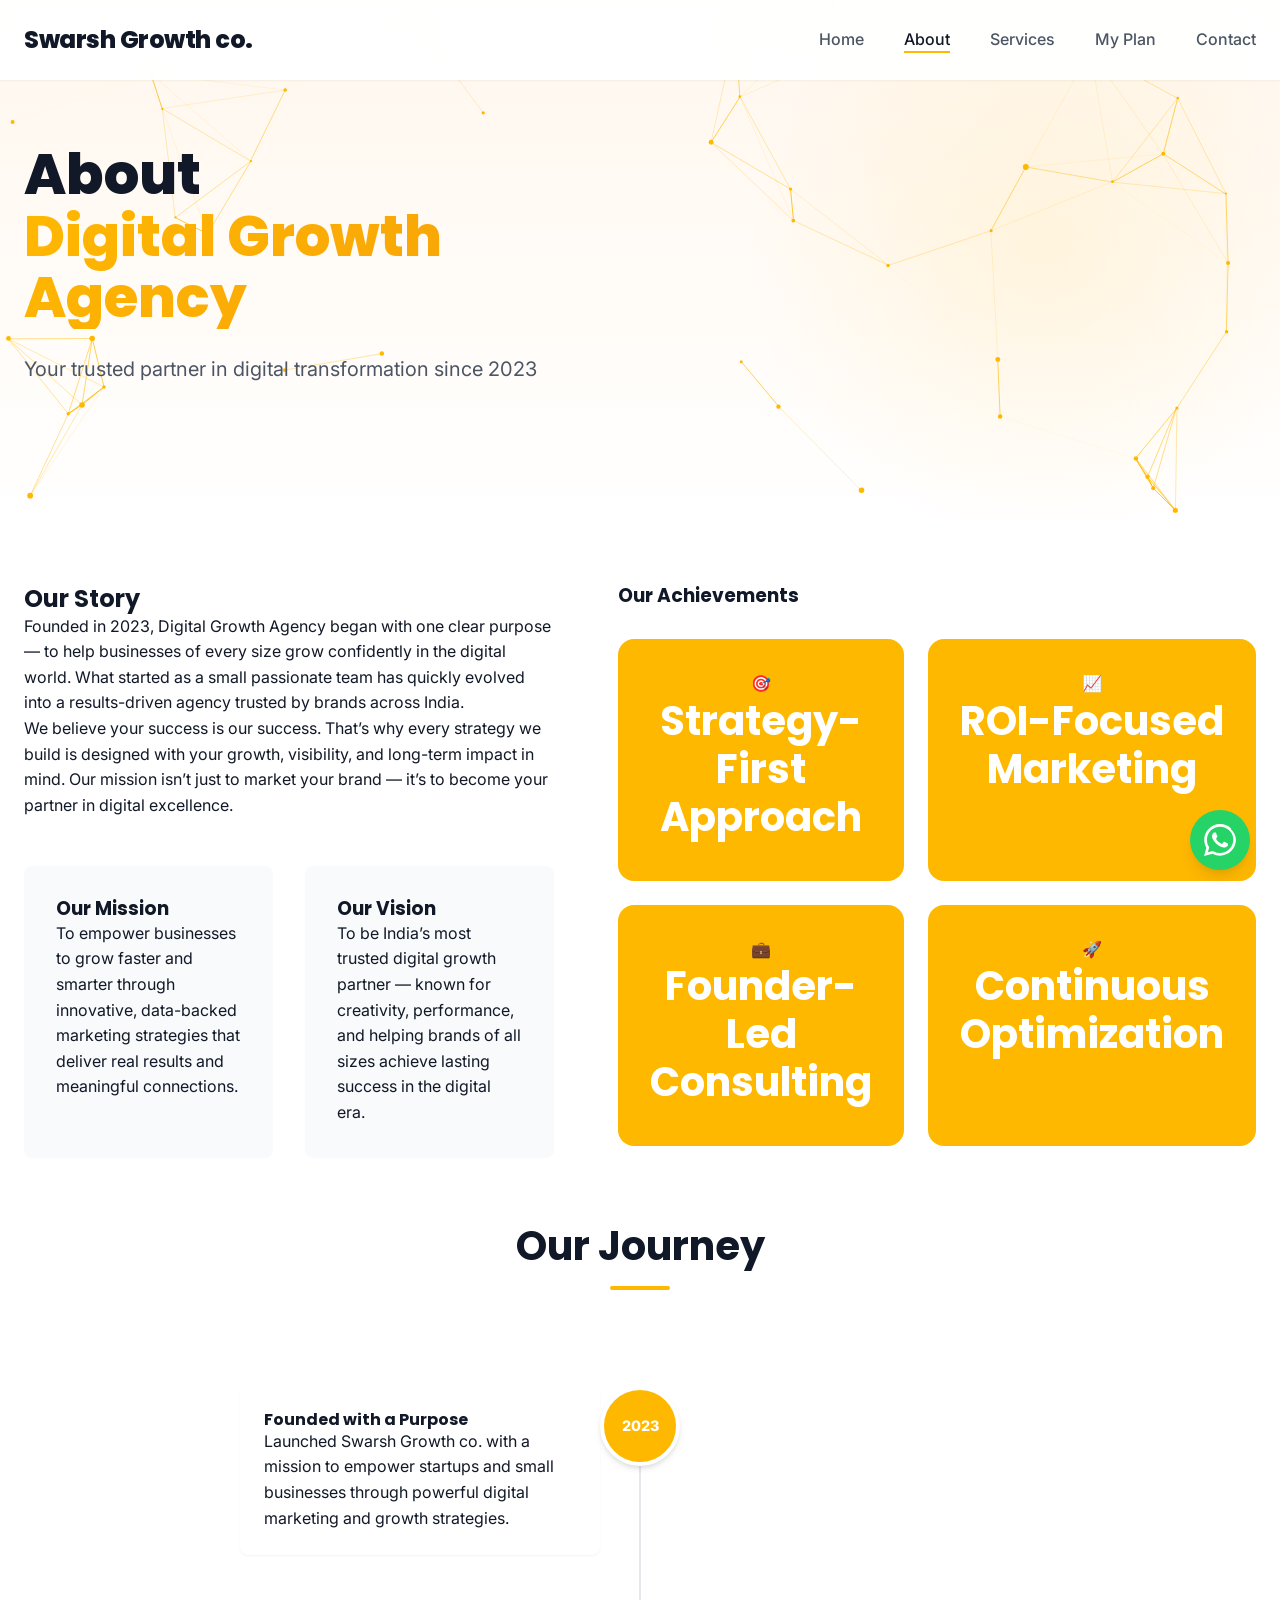
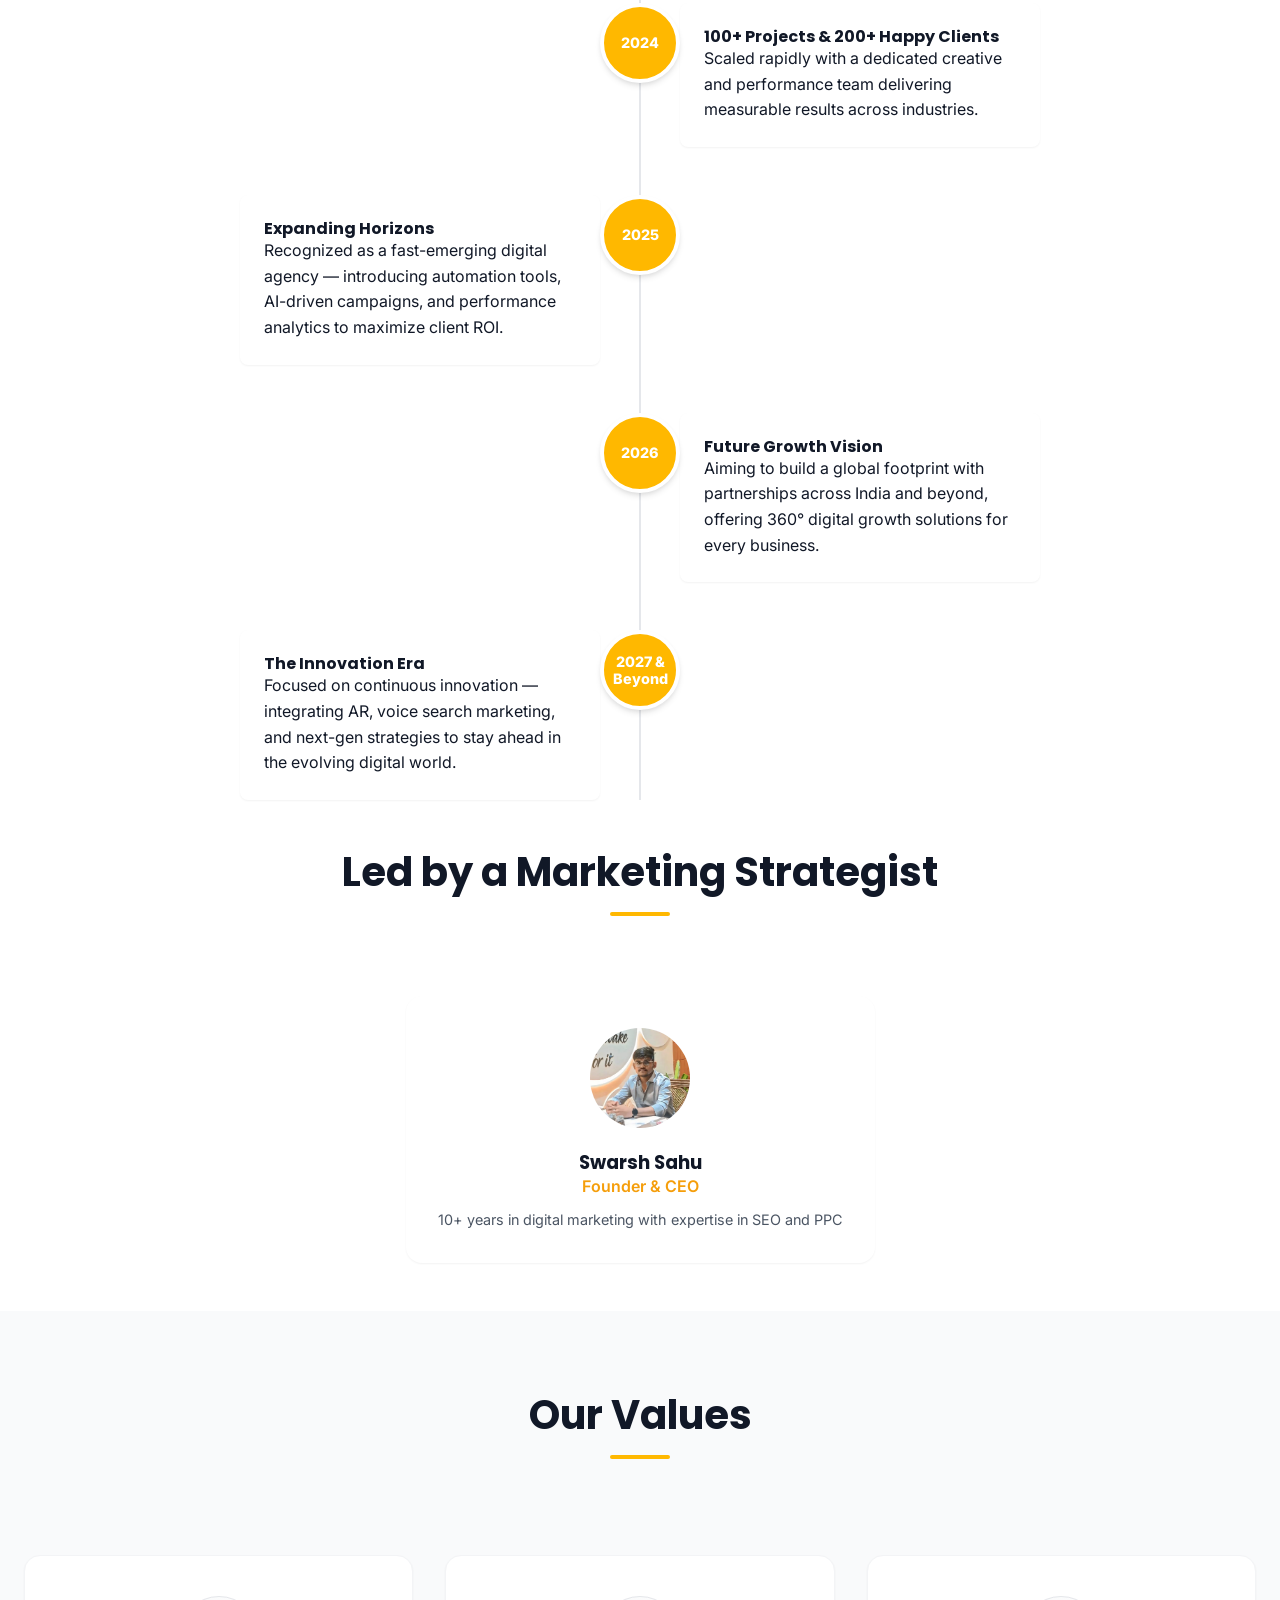
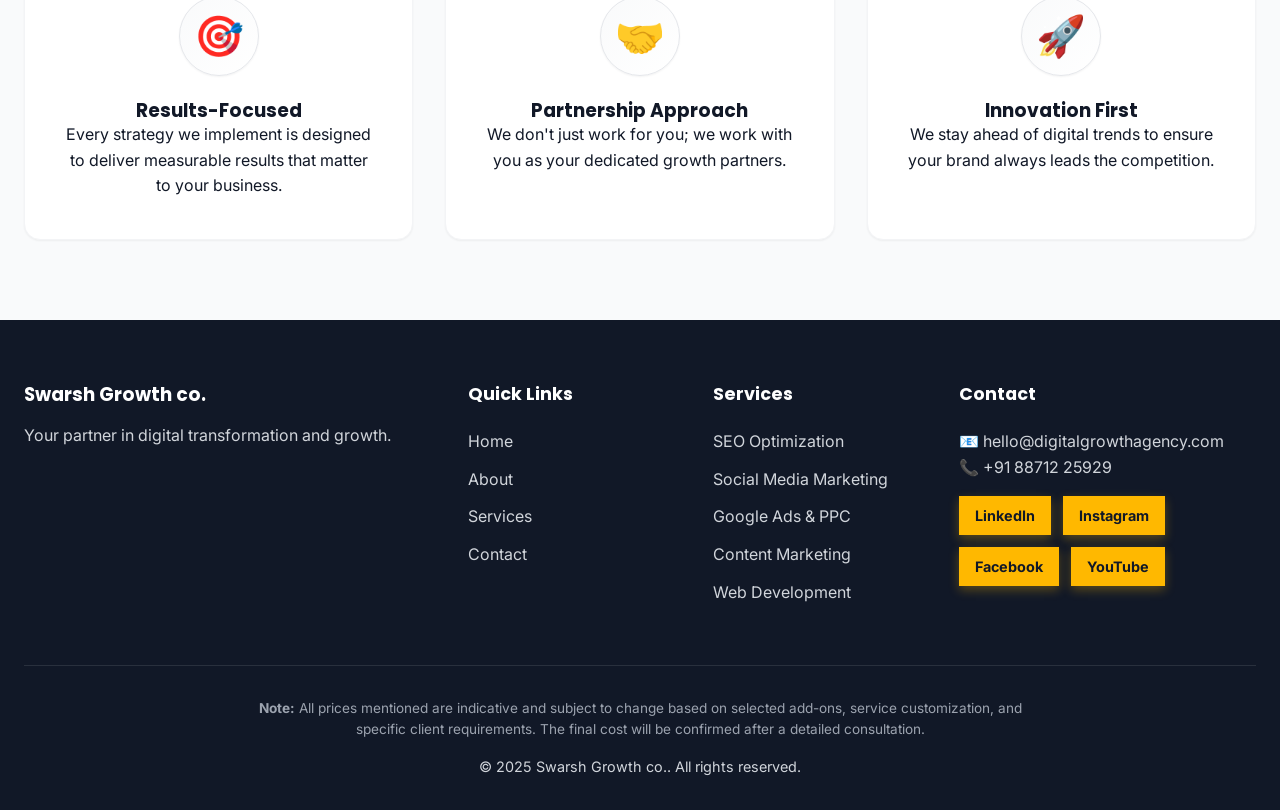
==== commit cc6c0201: "Update about.html" ====
--- a/about.html
+++ b/about.html
@@ -5,7 +5,7 @@
     <meta charset="UTF-8">
     <meta name="viewport" content="width=device-width, initial-scale=1.0">
     <title>About Us - Swarsh Growth co.</title>
-    <link rel="stylesheet" href="style.css">
+    <link rel="stylesheet" href="style.css?v=3">
     <link
         href="https://fonts.googleapis.com/css2?family=Inter:wght@300;400;500;600;700&family=Poppins:wght@400;500;600;700;800&display=swap"
         rel="stylesheet">
@@ -88,20 +88,20 @@
                         <h3>Our Achievements</h3>
                         <div class="stats-grid">
                             <div class="stat-item">
-                                <h3><span class="counter" data-target="500">0</span>+</h3>
-                                <p>Happy Clients</p>
-                            </div>
-                            <div class="stat-item">
-                                <h3><span class="counter" data-target="1000">0</span>+</h3>
-                                <p>Projects Completed</p>
-                            </div>
-                            <div class="stat-item">
-                                <h3><span class="counter" data-target="250">0</span>%</h3>
-                                <p>Average ROI Increase</p>
-                            </div>
-                            <div class="stat-item">
-                                <h3><span class="counter" data-target="25">0</span>+</h3>
-                                <p>Team Members</p>
+                                <div class="stat-icon">🎯</div>
+                                <h3>Strategy-First Approach</h3>
+                            </div>
+                            <div class="stat-item">
+                                <div class="stat-icon">📈</div>
+                                <h3>ROI-Focused Marketing</h3>
+                            </div>
+                            <div class="stat-item">
+                                <div class="stat-icon">💼</div>
+                                <h3>Founder-Led Consulting</h3>
+                            </div>
+                            <div class="stat-item">
+                                <div class="stat-icon">🚀</div>
+                                <h3>Continuous Optimization</h3>
                             </div>
                         </div>
                     </div>
@@ -120,7 +120,7 @@
 
         <section class="team-section">
             <div class="container">
-                <h2 class="section-title">Meet Our Team</h2>
+                <h2 class="section-title">Led by a Marketing Strategist</h2>
 
                 <!-- Founder Section -->
                 <div class="founder-grid" id="founder-grid">
@@ -197,12 +197,13 @@
                 </div>
             </div>
             <div class="footer-bottom">
+                <p style="font-size: 0.85rem; color: #9ca3af; max-width: 800px; margin: 0 auto 1rem auto; line-height: 1.5;"><strong>Note:</strong> All prices mentioned are indicative and subject to change based on selected add-ons, service customization, and specific client requirements. The final cost will be confirmed after a detailed consultation.</p>
                 <p>&copy; 2025 Swarsh Growth co.. All rights reserved.</p>
             </div>
         </div>
     </footer>
 
-    <script src="app.js?v=2"></script>
+    <script src="app.js?v=3"></script>
 </body>
 
-</html>+</html>
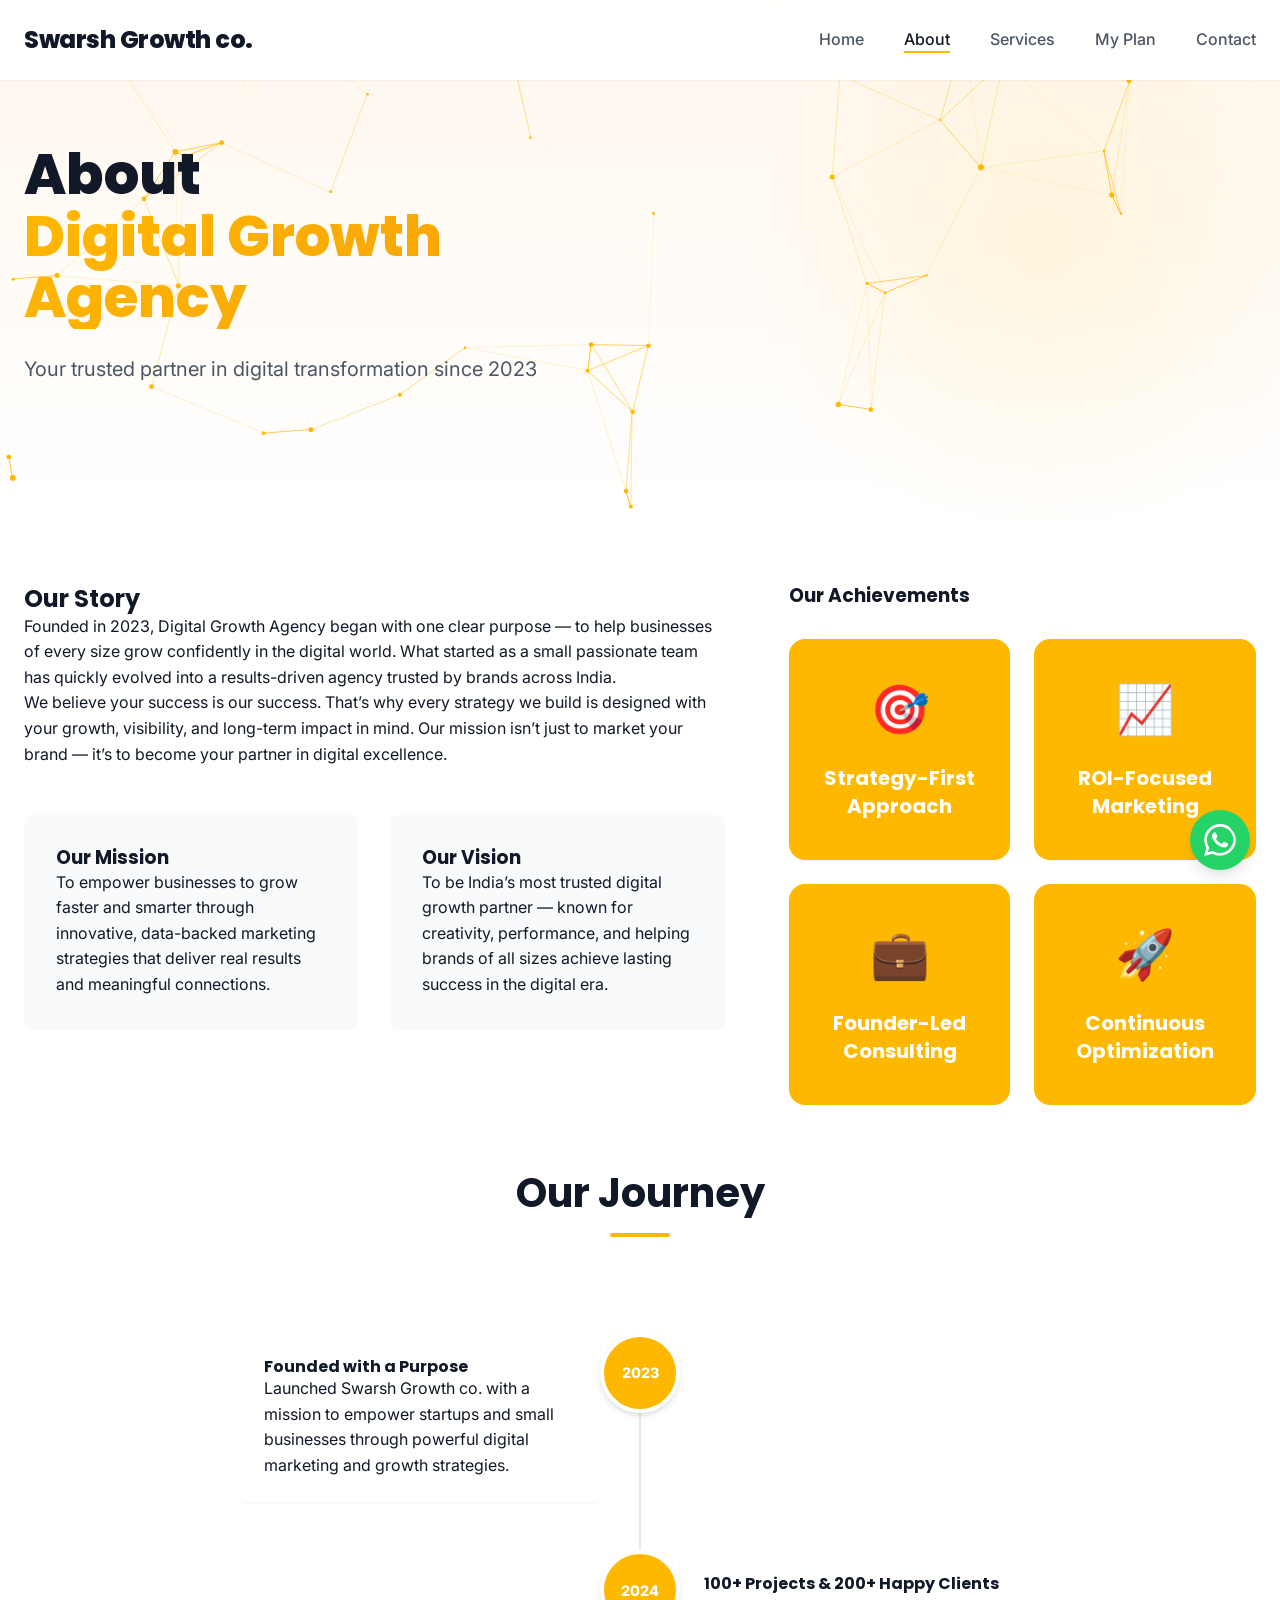
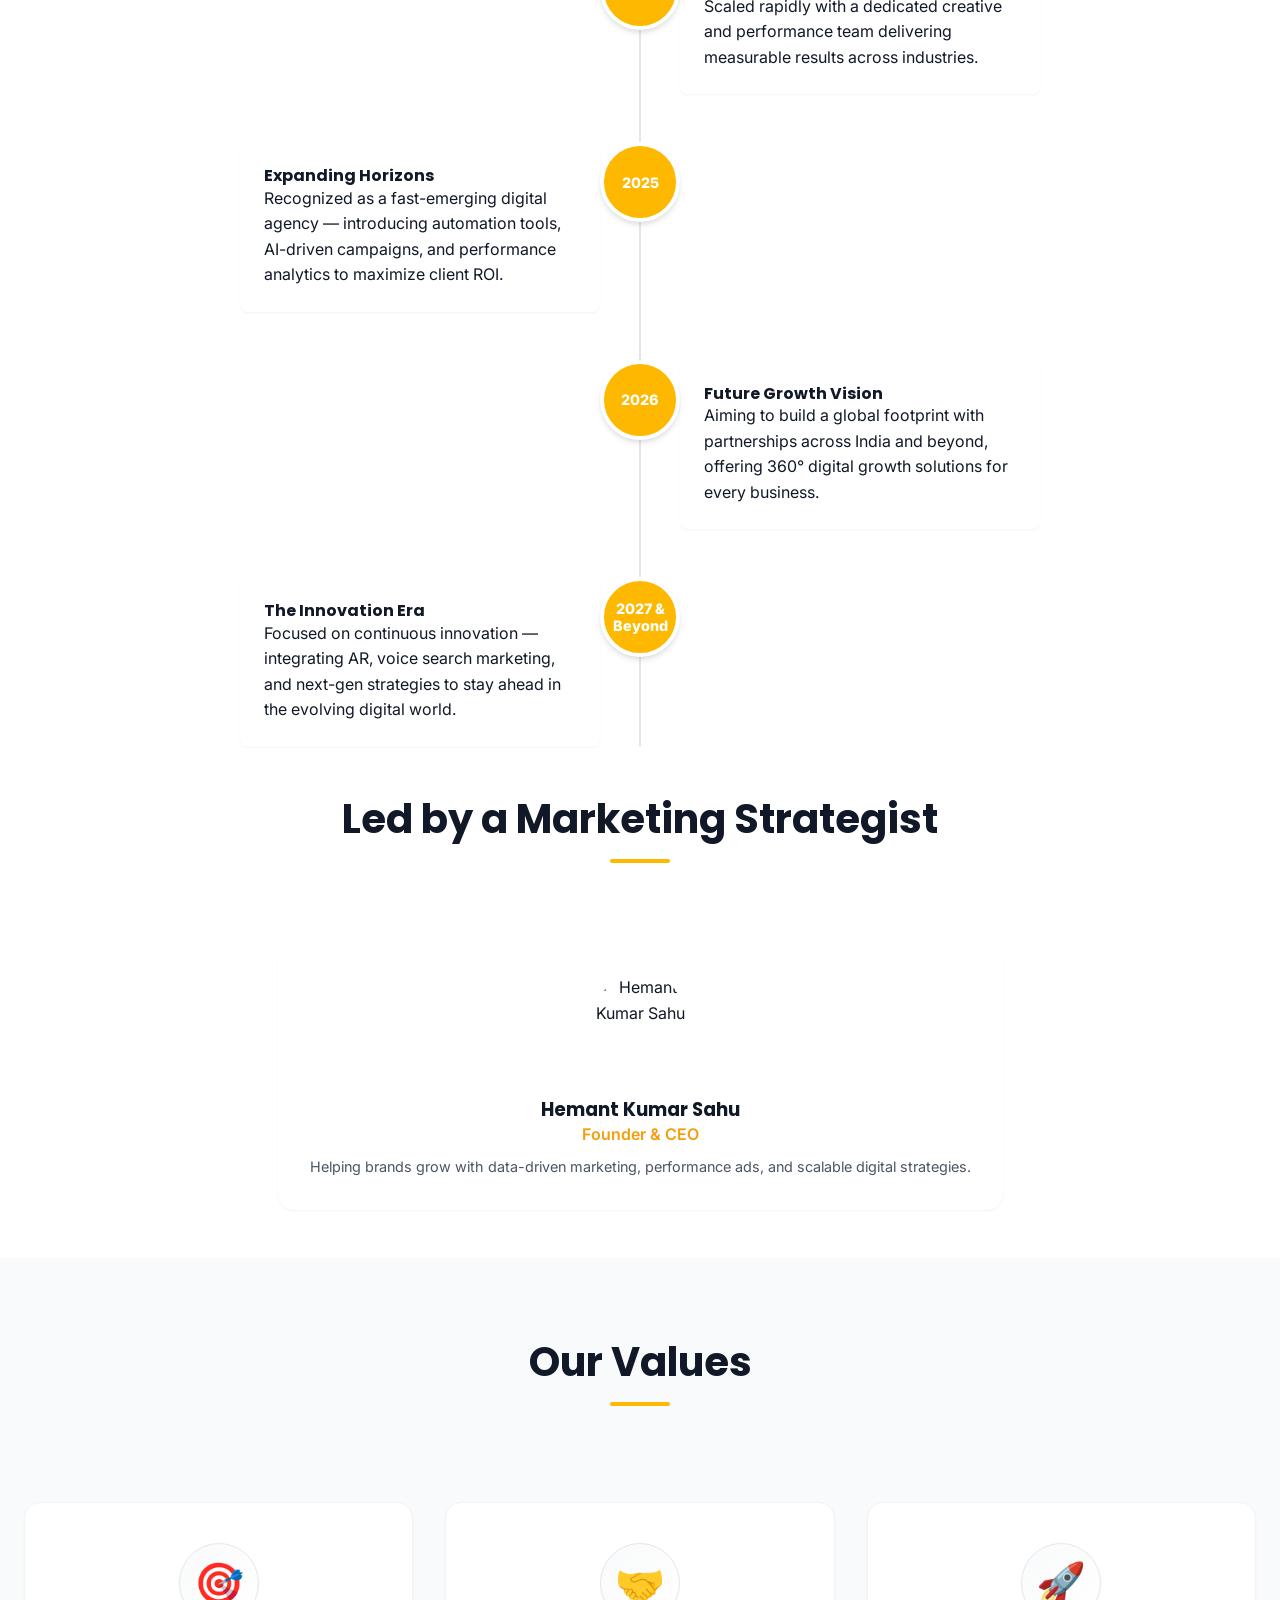
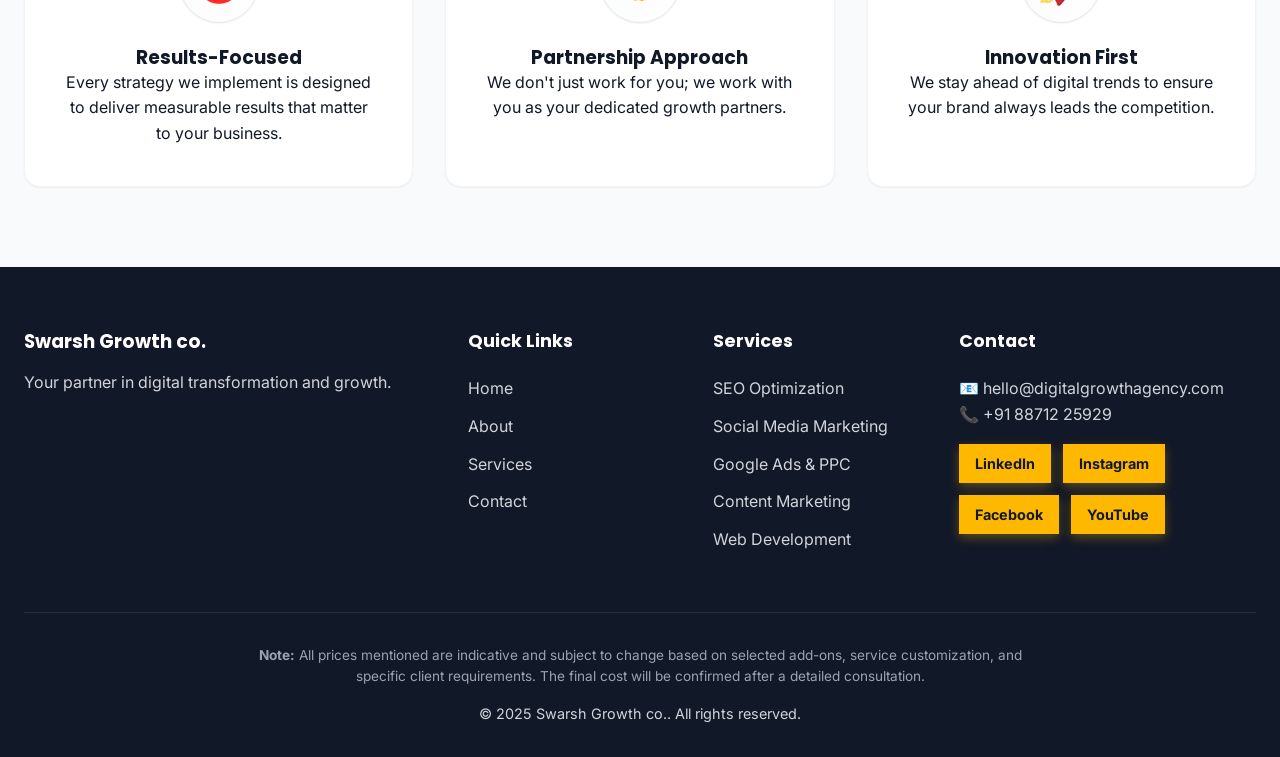
==== commit 9ceb415c: "Update about.html" ====
--- a/about.html
+++ b/about.html
@@ -203,7 +203,7 @@
         </div>
     </footer>
 
-    <script src="app.js?v=3"></script>
+    <script src="app.js?v=4"></script>
 </body>
 
 </html>
--- a/style.css
+++ b/style.css
@@ -697,12 +697,32 @@
   padding: 2rem;
   border-radius: var(--radius-lg);
   text-align: center;
+  transition: transform 0.3s cubic-bezier(0.175, 0.885, 0.32, 1.275), box-shadow 0.3s ease;
+}
+
+.stat-item:hover {
+  transform: translateY(-8px) scale(1.03);
+  box-shadow: 0 15px 30px rgba(245, 158, 11, 0.3);
+}
+
+.stat-icon {
+  font-size: 3rem;
+  margin-bottom: 1rem;
+  display: inline-block;
+  animation: float 3s ease-in-out infinite;
+}
+
+@keyframes float {
+  0% { transform: translateY(0px); }
+  50% { transform: translateY(-10px); }
+  100% { transform: translateY(0px); }
 }
 
 .stat-item h3 {
   color: var(--color-white);
-  font-size: 2.5rem;
+  font-size: 1.25rem;
   margin-bottom: 0.5rem;
+  line-height: 1.4;
 }
 
 .stat-item p {
@@ -1016,21 +1036,22 @@
   z-index: 1;
   background: var(--color-white);
   margin: 0 1rem;
-  padding-top: 5.5rem;
+  padding-top: 4.5rem;
 }
 
 .package-card.popular::before {
   content: 'Growth Engine';
   position: absolute;
-  top: -15px;
+  top: -20px;
   left: 50%;
   transform: translateX(-50%);
   background: var(--color-primary);
   color: var(--color-white);
-  padding: 0.75rem 2rem;
+  padding: 0.75rem 2.5rem;
   border-radius: 20px;
   font-size: 1rem;
   font-weight: 600;
+  white-space: nowrap;
 }
 
 .package-price {
@@ -1652,4 +1673,4 @@
   .timeline-content {
     width: 100%;
   }
-}+}
